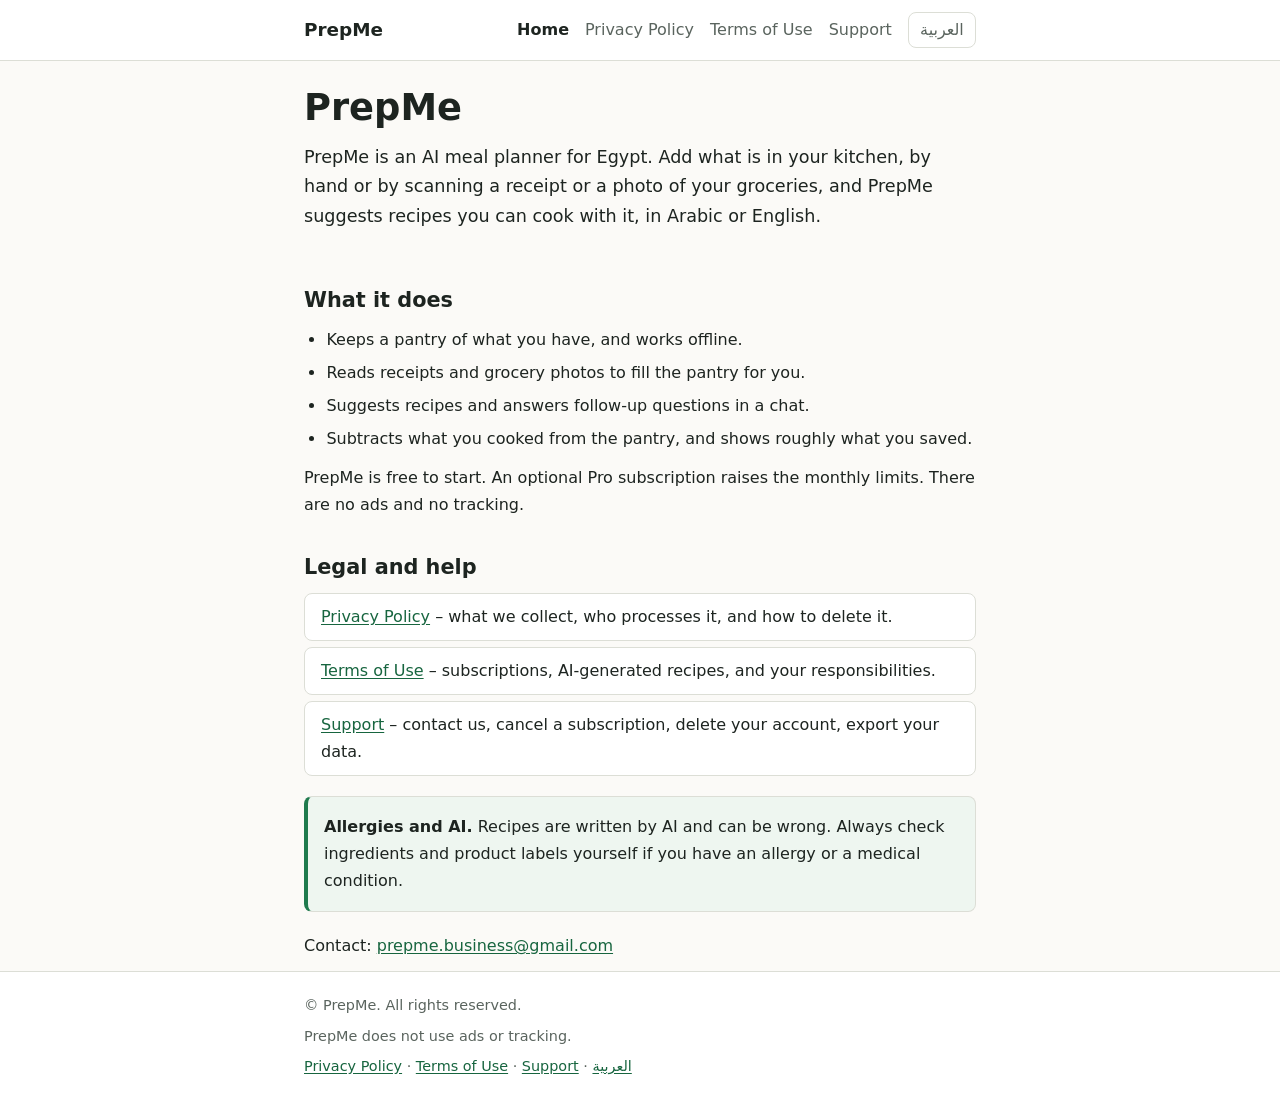
==== index.html @ f3fb941d "Publish PrepMe legal pages (22 October 2026) Co-Authored-By: Claude Sonnet 5.5 <noreply@anthropic.co" ====
<!doctype html>
<html lang="en">
<head>
<meta charset="utf-8">
<meta name="viewport" content="width=device-width, initial-scale=1">
<meta name="color-scheme" content="light dark">
<title>PrepMe – AI meal planner for Egypt</title>
<meta name="description" content="PrepMe is an AI meal planner for Egypt. Scan receipts, build a pantry and get recipes in Arabic or English.">
<link rel="canonical" href="https://prep-me.github.io/">
<link rel="alternate" hreflang="en" href="https://prep-me.github.io/">
<link rel="alternate" hreflang="ar" href="https://prep-me.github.io/ar/">
<link rel="stylesheet" href="style.css">
</head>
<body>
<a class="skip" href="#main">Skip to content</a>
<header class="site-header">
<div class="wrap bar">
<a class="brand" href="./">PrepMe</a>
<nav aria-label="Site">
<a href="./" aria-current="page">Home</a>
<a href="privacy/">Privacy Policy</a>
<a href="terms/">Terms of Use</a>
<a href="support/">Support</a>
</nav>
<a class="lang" href="ar/" hreflang="ar" lang="ar" title="Read this page in Arabic">العربية</a>
</div>
</header>
<main id="main" class="wrap">
<section class="hero">
<h1>PrepMe</h1>
<p class="lead">PrepMe is an AI meal planner for Egypt. Add what is in your kitchen, by hand or by scanning a receipt or a photo of your groceries, and PrepMe suggests recipes you can cook with it, in Arabic or English.</p>
</section>
<section>
<h2>What it does</h2>
<ul>
<li>Keeps a pantry of what you have, and works offline.</li>
<li>Reads receipts and grocery photos to fill the pantry for you.</li>
<li>Suggests recipes and answers follow-up questions in a chat.</li>
<li>Subtracts what you cooked from the pantry, and shows roughly what you saved.</li>
</ul>
<p>PrepMe is free to start. An optional Pro subscription raises the monthly limits. There are no ads and no tracking.</p>
</section>
<section>
<h2>Legal and help</h2>
<ul class="links">
<li><a href="privacy/">Privacy Policy</a> – what we collect, who processes it, and how to delete it.</li>
<li><a href="terms/">Terms of Use</a> – subscriptions, AI-generated recipes, and your responsibilities.</li>
<li><a href="support/">Support</a> – contact us, cancel a subscription, delete your account, export your data.</li>
</ul>
</section>
<aside class="note">
<p><strong>Allergies and AI.</strong> Recipes are written by AI and can be wrong. Always check ingredients and product labels yourself if you have an allergy or a medical condition.</p>
</aside>
<p>Contact: <a href="mailto:prepme.business@gmail.com">prepme.business@gmail.com</a></p>
</main>
<footer class="site-footer">
<div class="wrap">
<p>© PrepMe. All rights reserved.</p>
<p>PrepMe does not use ads or tracking.</p>
<p><a href="privacy/">Privacy Policy</a> · <a href="terms/">Terms of Use</a> · <a href="support/">Support</a> · <a href="ar/" hreflang="ar" lang="ar">العربية</a></p>
</div>
</footer>
</body>
</html>
---- style.css ----
/* PrepMe legal site. System fonts only, no external requests. */
:root {
  --bg: #fbfaf7;
  --surface: #ffffff;
  --text: #1d2420;
  --muted: #5a645e;
  --border: #dcded6;
  --accent: #1f7a4d;
  --accent-text: #17653f;
  --note-bg: #eef6f0;
  --warn-bg: #fff4e0;
  --warn-border: #e0a43a;
}
@media (prefers-color-scheme: dark) {
  :root {
    --bg: #121714;
    --surface: #1a211d;
    --text: #e8ece9;
    --muted: #a3ada7;
    --border: #2d3731;
    --accent: #4fc08a;
    --accent-text: #6fd3a1;
    --note-bg: #17241d;
    --warn-bg: #2a2214;
    --warn-border: #b98a2e;
  }
}
* { box-sizing: border-box; }
html { -webkit-text-size-adjust: 100%; text-size-adjust: 100%; }
body {
  margin: 0;
  background: var(--bg);
  color: var(--text);
  font: 1rem/1.7 system-ui, -apple-system, "Segoe UI", Roboto, "Helvetica Neue", Arial, "Noto Sans Arabic", "Geeza Pro", Tahoma, sans-serif;
}
html[lang="ar"] body { line-height: 1.9; }
.wrap { max-width: 44rem; margin: 0 auto; padding: 0 1rem; }
.skip { position: absolute; inset-inline-start: -999px; top: 0; background: var(--accent); color: #fff; padding: .5rem 1rem; z-index: 10; }
.skip:focus { inset-inline-start: 0; }

.site-header { border-bottom: 1px solid var(--border); background: var(--surface); }
.bar { display: flex; flex-wrap: wrap; align-items: center; gap: .5rem 1rem; padding-top: .75rem; padding-bottom: .75rem; }
.brand { font-weight: 700; font-size: 1.15rem; color: var(--text); text-decoration: none; margin-inline-end: auto; }
nav { display: flex; flex-wrap: wrap; gap: .25rem 1rem; }
nav a, .lang { color: var(--muted); text-decoration: none; padding: .25rem 0; }
nav a:hover, .lang:hover { color: var(--accent-text); text-decoration: underline; }
nav a[aria-current="page"] { color: var(--text); font-weight: 600; }
.lang { border: 1px solid var(--border); border-radius: .5rem; padding: .2rem .7rem; }

main { padding-top: 1.5rem; padding-bottom: 3rem; }
h1 { font-size: 1.9rem; line-height: 1.25; margin: .5rem 0 .25rem; }
h2 { font-size: 1.3rem; line-height: 1.3; margin: 2.2rem 0 .5rem; }
h3 { font-size: 1.05rem; margin: 1.4rem 0 .25rem; }
p, ul, ol { margin: .75rem 0; }
li { margin: .35rem 0; }
ul, ol { padding-inline-start: 1.4rem; }
a { color: var(--accent-text); text-underline-offset: .15em; }
a:focus-visible, .skip:focus-visible { outline: 3px solid var(--accent); outline-offset: 2px; }
.meta { color: var(--muted); margin-top: 0; font-size: .95rem; }
.lead { font-size: 1.1rem; }
.hero { padding: 1rem 0 .5rem; }
.hero h1 { font-size: 2.3rem; }
.note { background: var(--note-bg); border: 1px solid var(--border); border-inline-start: 4px solid var(--accent); border-radius: .5rem; padding: .25rem 1rem; margin: 1.25rem 0; }
.note h2 { margin-top: .75rem; font-size: 1.15rem; }
.note.warn { background: var(--warn-bg); border-color: var(--warn-border); border-inline-start-color: var(--warn-border); }
.links { list-style: none; padding: 0; }
.links li { background: var(--surface); border: 1px solid var(--border); border-radius: .5rem; padding: .6rem 1rem; }
.table-wrap { overflow-x: auto; margin: 1rem 0; border: 1px solid var(--border); border-radius: .5rem; background: var(--surface); }
table { border-collapse: collapse; width: 100%; min-width: 34rem; font-size: .95rem; line-height: 1.55; }
th, td { text-align: start; vertical-align: top; padding: .6rem .75rem; border-bottom: 1px solid var(--border); }
thead th { background: var(--note-bg); }
tbody tr:last-child th, tbody tr:last-child td { border-bottom: 0; }
tbody th { font-weight: 600; white-space: nowrap; }
@media (max-width: 40rem) { tbody th { white-space: normal; } }

.site-footer { border-top: 1px solid var(--border); background: var(--surface); color: var(--muted); font-size: .9rem; padding: 1rem 0 2rem; }
.site-footer p { margin: .35rem 0; }
@media print { .site-header, .site-footer .lang, .skip { display: none; } body { background: #fff; color: #000; } }
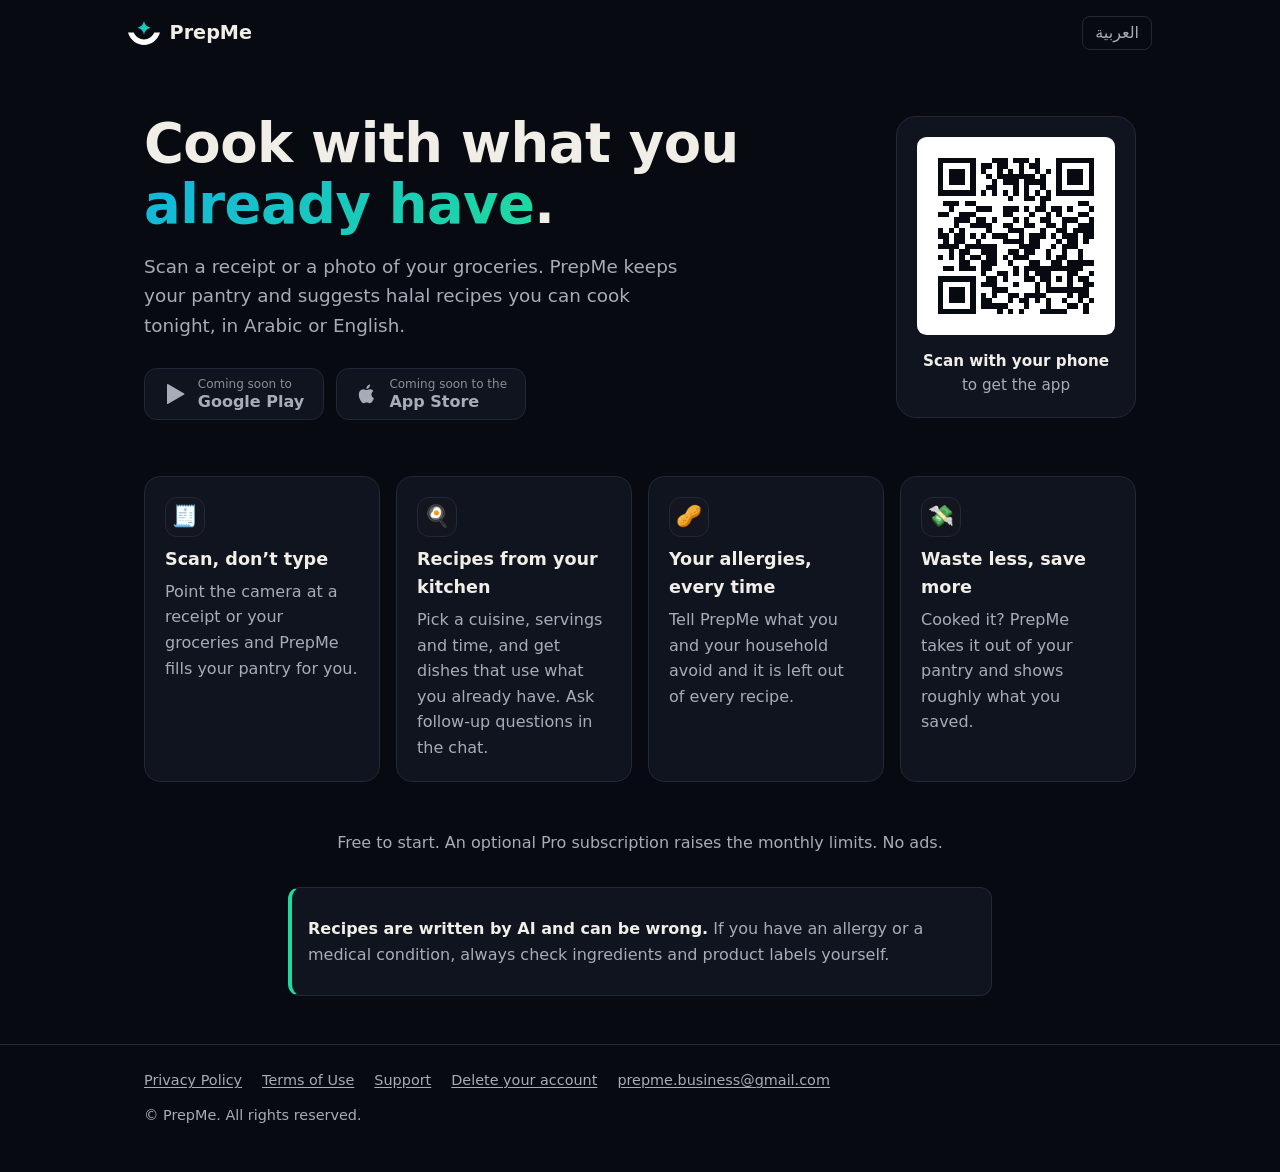
==== commit ac33ef6c: "Landing page on prepme-app.com with a QR code to /get/ Home page in English and Arabic in the brand " ====
--- a/index.html
+++ b/index.html
@@ -3,61 +3,63 @@
 <head>
 <meta charset="utf-8">
 <meta name="viewport" content="width=device-width, initial-scale=1">
-<meta name="color-scheme" content="light dark">
-<title>PrepMe – AI meal planner for Egypt</title>
-<meta name="description" content="PrepMe is an AI meal planner for Egypt. Scan receipts, build a pantry and get recipes in Arabic or English.">
-<link rel="canonical" href="https://prep-me.github.io/">
-<link rel="alternate" hreflang="en" href="https://prep-me.github.io/">
-<link rel="alternate" hreflang="ar" href="https://prep-me.github.io/ar/">
-<link rel="stylesheet" href="style.css">
+<meta name="color-scheme" content="dark">
+<meta name="theme-color" content="#080a11">
+<title>PrepMe – cook with what you already have</title>
+<meta name="description" content="PrepMe is an AI kitchen assistant for Egypt. Scan a receipt or your groceries and get halal recipes you can cook with what you have, in Arabic or English.">
+<link rel="canonical" href="https://prepme-app.com/">
+<link rel="alternate" hreflang="en" href="https://prepme-app.com/">
+<link rel="alternate" hreflang="ar" href="https://prepme-app.com/ar/">
+<link rel="icon" href="assets/logo.svg" type="image/svg+xml">
+<meta property="og:title" content="PrepMe – cook with what you already have">
+<meta property="og:description" content="Scan a receipt or your groceries and get recipes you can cook tonight, in Arabic or English.">
+<meta property="og:url" content="https://prepme-app.com/">
+<meta property="og:type" content="website">
+<link rel="stylesheet" href="assets/landing.css">
 </head>
 <body>
 <a class="skip" href="#main">Skip to content</a>
-<header class="site-header">
-<div class="wrap bar">
-<a class="brand" href="./">PrepMe</a>
-<nav aria-label="Site">
-<a href="./" aria-current="page">Home</a>
+<header class="wrap top">
+<a class="brand" href="./"><img src="assets/logo.svg" alt="" width="32" height="23">PrepMe</a>
+<a class="lang" href="ar/" hreflang="ar" lang="ar">العربية</a>
+</header>
+<main id="main" class="wrap">
+<section class="hero">
+<div>
+<h1>Cook with what you <em>already have</em>.</h1>
+<p class="lead">Scan a receipt or a photo of your groceries. PrepMe keeps your pantry and suggests halal recipes you can cook tonight, in Arabic or English.</p>
+<div class="stores">
+<span class="btn soon" aria-disabled="true"><svg viewBox="0 0 24 24" aria-hidden="true"><path fill="currentColor" d="M4 2.6v18.8c0 .5.5.8.9.6l16.3-9.4c.4-.2.4-.8 0-1L4.9 2c-.4-.2-.9.1-.9.6Z"/></svg><span><small>Coming soon to</small>Google Play</span></span>
+<span class="btn soon" aria-disabled="true"><svg viewBox="0 0 24 24" aria-hidden="true"><path fill="currentColor" d="M16.4 12.6c0-2.4 2-3.5 2-3.6-1.1-1.6-2.8-1.8-3.4-1.8-1.4-.2-2.8.9-3.5.9-.7 0-1.9-.8-3.1-.8-1.6 0-3 .9-3.8 2.3-1.6 2.8-.4 7 1.2 9.3.8 1.1 1.7 2.4 2.9 2.3 1.2 0 1.6-.7 3-.7s1.8.7 3.1.7c1.3 0 2.1-1.1 2.8-2.3.9-1.3 1.3-2.6 1.3-2.6s-2.5-1-2.5-3.7ZM14.1 5.6c.6-.8 1.1-1.9 1-3-.9 0-2.1.6-2.7 1.4-.6.7-1.1 1.8-1 2.9 1 .1 2.1-.5 2.7-1.3Z"/></svg><span><small>Coming soon to the</small>App Store</span></span>
+</div>
+</div>
+<div class="qr-card">
+<img src="assets/qr.svg" alt="QR code that opens prepme-app.com/get" width="200" height="200">
+<p><strong>Scan with your phone</strong>to get the app</p>
+</div>
+</section>
+
+<ul class="features">
+<li><span class="icon" aria-hidden="true">🧾</span><h2>Scan, don’t type</h2><p>Point the camera at a receipt or your groceries and PrepMe fills your pantry for you.</p></li>
+<li><span class="icon" aria-hidden="true">🍳</span><h2>Recipes from your kitchen</h2><p>Pick a cuisine, servings and time, and get dishes that use what you already have. Ask follow-up questions in the chat.</p></li>
+<li><span class="icon" aria-hidden="true">🥜</span><h2>Your allergies, every time</h2><p>Tell PrepMe what you and your household avoid and it is left out of every recipe.</p></li>
+<li><span class="icon" aria-hidden="true">💸</span><h2>Waste less, save more</h2><p>Cooked it? PrepMe takes it out of your pantry and shows roughly what you saved.</p></li>
+</ul>
+
+<p class="plans">Free to start. An optional Pro subscription raises the monthly limits. No ads.</p>
+
+<aside class="note"><p><strong>Recipes are written by AI and can be wrong.</strong> If you have an allergy or a medical condition, always check ingredients and product labels yourself.</p></aside>
+</main>
+<footer class="foot">
+<div class="wrap">
+<nav aria-label="Legal and help">
 <a href="privacy/">Privacy Policy</a>
 <a href="terms/">Terms of Use</a>
 <a href="support/">Support</a>
+<a href="delete-account/">Delete your account</a>
+<a href="mailto:prepme.business@gmail.com">prepme.business@gmail.com</a>
 </nav>
-<a class="lang" href="ar/" hreflang="ar" lang="ar" title="Read this page in Arabic">العربية</a>
-</div>
-</header>
-<main id="main" class="wrap">
-<section class="hero">
-<h1>PrepMe</h1>
-<p class="lead">PrepMe is an AI meal planner for Egypt. Add what is in your kitchen, by hand or by scanning a receipt or a photo of your groceries, and PrepMe suggests recipes you can cook with it, in Arabic or English.</p>
-</section>
-<section>
-<h2>What it does</h2>
-<ul>
-<li>Keeps a pantry of what you have, and works offline.</li>
-<li>Reads receipts and grocery photos to fill the pantry for you.</li>
-<li>Suggests recipes and answers follow-up questions in a chat.</li>
-<li>Subtracts what you cooked from the pantry, and shows roughly what you saved.</li>
-</ul>
-<p>PrepMe is free to start. An optional Pro subscription raises the monthly limits. There are no ads and no tracking.</p>
-</section>
-<section>
-<h2>Legal and help</h2>
-<ul class="links">
-<li><a href="privacy/">Privacy Policy</a> – what we collect, who processes it, and how to delete it.</li>
-<li><a href="terms/">Terms of Use</a> – subscriptions, AI-generated recipes, and your responsibilities.</li>
-<li><a href="support/">Support</a> – contact us, cancel a subscription, delete your account, export your data.</li>
-</ul>
-</section>
-<aside class="note">
-<p><strong>Allergies and AI.</strong> Recipes are written by AI and can be wrong. Always check ingredients and product labels yourself if you have an allergy or a medical condition.</p>
-</aside>
-<p>Contact: <a href="mailto:prepme.business@gmail.com">prepme.business@gmail.com</a></p>
-</main>
-<footer class="site-footer">
-<div class="wrap">
 <p>© PrepMe. All rights reserved.</p>
-<p>PrepMe does not use ads or tracking.</p>
-<p><a href="privacy/">Privacy Policy</a> · <a href="terms/">Terms of Use</a> · <a href="support/">Support</a> · <a href="ar/" hreflang="ar" lang="ar">العربية</a></p>
 </div>
 </footer>
 </body>
--- a/assets/landing.css
+++ b/assets/landing.css
@@ -0,0 +1,82 @@
+/* PrepMe landing and /get/ pages. Brand kit colors, system fonts only, no external requests. */
+:root {
+  color-scheme: dark;
+  --bg: #080a11;
+  --surface: #10141f;
+  --surface-2: #14161f;
+  --text: #f0eee6;
+  --muted: #a7acb8;
+  --border: #232838;
+  --mint: #1fdb9e;
+  --sky: #12b5de;
+  --grad: linear-gradient(135deg, var(--sky), var(--mint));
+}
+* { box-sizing: border-box; }
+html { -webkit-text-size-adjust: 100%; text-size-adjust: 100%; }
+body {
+  margin: 0;
+  background: var(--bg);
+  color: var(--text);
+  font: 1rem/1.6 system-ui, -apple-system, "Segoe UI", Roboto, "Helvetica Neue", Arial, "Noto Sans Arabic", "Geeza Pro", Tahoma, sans-serif;
+}
+html[lang="ar"] body { line-height: 1.8; }
+a { color: var(--mint); text-underline-offset: .15em; }
+a:focus-visible, .btn:focus-visible { outline: 3px solid var(--mint); outline-offset: 3px; }
+.wrap { max-width: 64rem; margin: 0 auto; padding: 0 1rem; }
+.skip { position: absolute; inset-inline-start: -999px; top: 0; background: var(--mint); color: var(--bg); padding: .5rem 1rem; z-index: 10; }
+.skip:focus { inset-inline-start: 0; }
+
+.top { display: flex; align-items: center; gap: 1rem; padding: 1rem 0; }
+.brand { display: flex; align-items: center; gap: .6rem; color: var(--text); text-decoration: none; font-weight: 700; font-size: 1.2rem; margin-inline-end: auto; }
+.brand img { width: 2rem; height: auto; }
+.lang { color: var(--muted); text-decoration: none; border: 1px solid var(--border); border-radius: .5rem; padding: .2rem .75rem; }
+.lang:hover { color: var(--text); }
+
+.hero { display: grid; grid-template-columns: minmax(0, 1fr) auto; gap: 2.5rem; align-items: center; padding: 3rem 0 3.5rem; }
+.hero h1 { font-size: clamp(2.1rem, 5vw, 3.4rem); line-height: 1.12; margin: 0 0 1rem; letter-spacing: -.01em; }
+html[lang="ar"] .hero h1 { line-height: 1.35; letter-spacing: 0; }
+.hero h1 em { font-style: normal; background: var(--grad); -webkit-background-clip: text; background-clip: text; color: transparent; }
+.lead { font-size: 1.15rem; color: var(--muted); max-width: 34rem; margin: 0 0 1.75rem; }
+
+.stores { display: flex; flex-wrap: wrap; gap: .75rem; }
+.btn { display: inline-flex; align-items: center; gap: .65rem; min-height: 3.25rem; padding: .5rem 1.15rem; border-radius: .8rem; text-decoration: none; font-weight: 600; line-height: 1.2; }
+.btn svg { width: 1.5rem; height: 1.5rem; flex: none; }
+.btn small { display: block; font-weight: 400; font-size: .75rem; opacity: .8; }
+.btn.primary { background: var(--grad); color: var(--bg); }
+.btn.primary:hover { filter: brightness(1.08); }
+.btn.soon { background: var(--surface); color: var(--muted); border: 1px solid var(--border); cursor: default; }
+
+.qr-card { background: var(--surface); border: 1px solid var(--border); border-radius: 1.25rem; padding: 1.25rem; text-align: center; width: 15rem; }
+.qr-card img { display: block; width: 100%; height: auto; border-radius: .6rem; background: #fff; padding: .6rem; }
+.qr-card p { margin: .85rem 0 0; color: var(--muted); font-size: .95rem; }
+.qr-card strong { color: var(--text); display: block; }
+@media (max-width: 48rem) {
+  .hero { grid-template-columns: 1fr; padding-top: 1.5rem; }
+  .qr-card { display: none; }
+}
+
+.features { display: grid; grid-template-columns: repeat(auto-fit, minmax(14rem, 1fr)); gap: 1rem; padding: 0; margin: 0 0 3rem; list-style: none; }
+.features li { background: var(--surface); border: 1px solid var(--border); border-radius: 1rem; padding: 1.25rem; }
+.features h2 { font-size: 1.1rem; margin: .5rem 0 .35rem; }
+.features p { margin: 0; color: var(--muted); }
+.icon { display: inline-grid; place-items: center; width: 2.5rem; height: 2.5rem; border-radius: .75rem; background: var(--surface-2); border: 1px solid var(--border); font-size: 1.3rem; }
+
+.plans { text-align: center; color: var(--muted); margin: 0 auto 2rem; max-width: 40rem; }
+.note { background: var(--surface); border: 1px solid var(--border); border-inline-start: 4px solid var(--mint); border-radius: .75rem; padding: .75rem 1rem; margin: 0 auto 3rem; max-width: 44rem; color: var(--muted); }
+.note strong { color: var(--text); }
+
+.foot { border-top: 1px solid var(--border); color: var(--muted); font-size: .9rem; padding: 1.5rem 0 2.5rem; }
+.foot nav { display: flex; flex-wrap: wrap; gap: .4rem 1.25rem; margin-bottom: .75rem; }
+.foot a { color: var(--muted); }
+.foot a:hover { color: var(--text); }
+.foot p { margin: .3rem 0; }
+
+/* /get/ */
+.get { min-height: 100vh; display: grid; place-items: center; padding: 2rem 1rem; text-align: center; }
+.get .card { max-width: 26rem; }
+.get img.logo { width: 4.5rem; height: auto; margin-bottom: 1rem; }
+.get h1 { font-size: 1.6rem; margin: 0 0 .5rem; }
+.get p { color: var(--muted); margin: 0 0 1.5rem; }
+.get .stores { justify-content: center; }
+.get .back { display: inline-block; margin-top: 1.75rem; }
+[hidden] { display: none !important; }
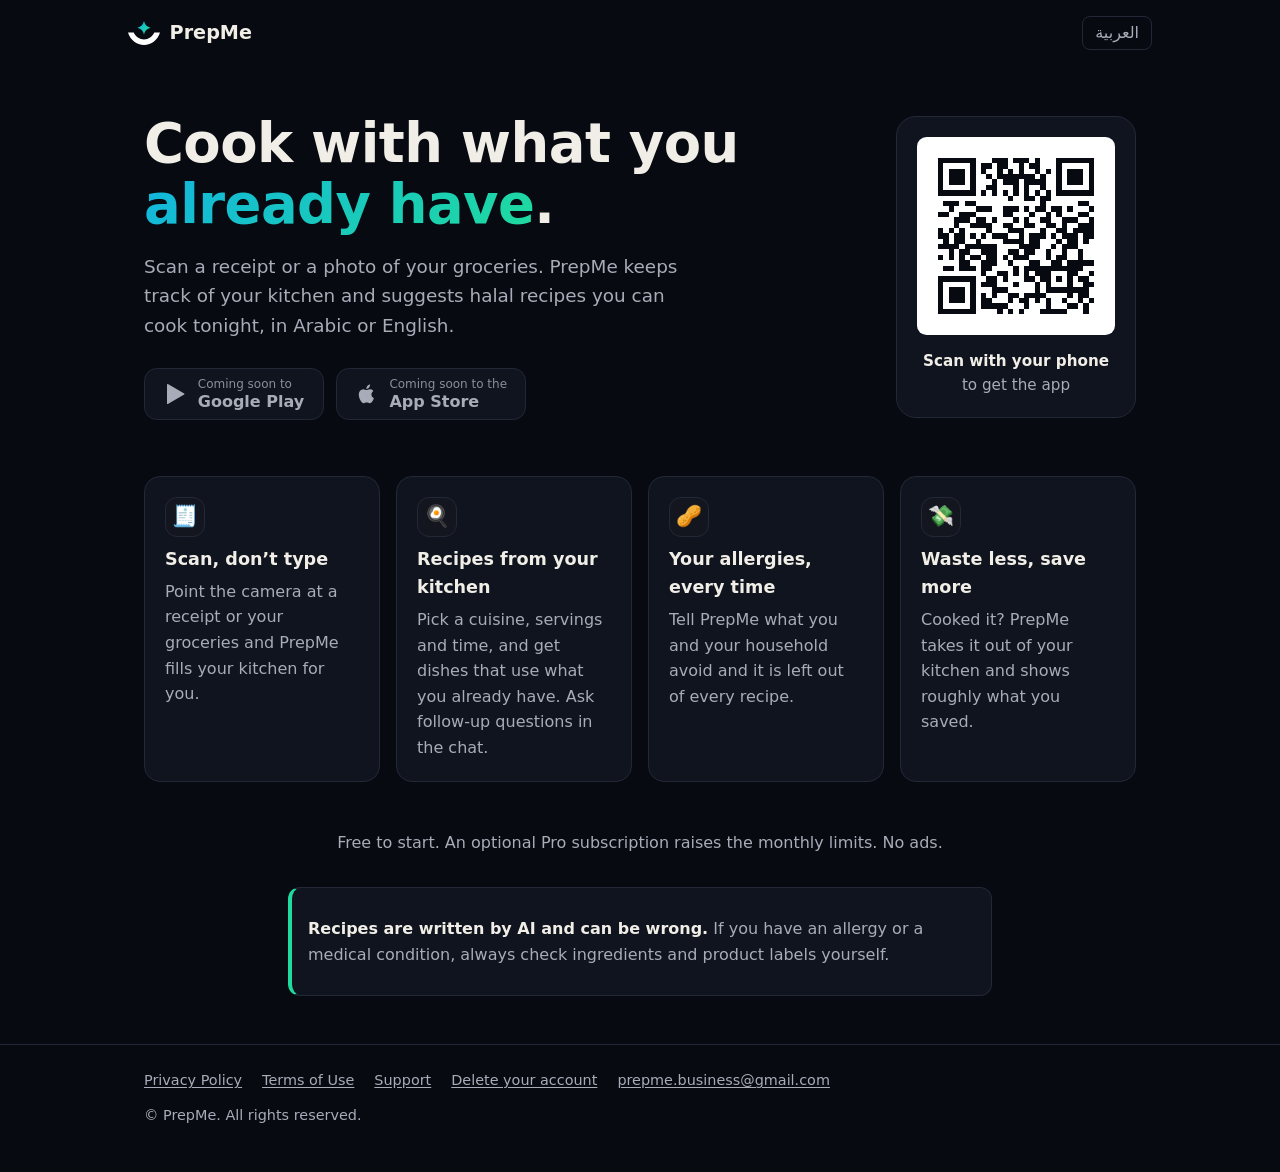
==== commit 9d764c65: "Rename "pantry" to "kitchen" across the site (EN + AR) The app now calls the tab "Kitchen" / «مطبخك»" ====
--- a/index.html
+++ b/index.html
@@ -6,15 +6,21 @@
 <meta name="color-scheme" content="dark">
 <meta name="theme-color" content="#080a11">
 <title>PrepMe – cook with what you already have</title>
-<meta name="description" content="PrepMe is an AI kitchen assistant for Egypt. Scan a receipt or your groceries and get halal recipes you can cook with what you have, in Arabic or English.">
+<meta name="description" content="PrepMe is an AI kitchen assistant. Scan a receipt or your groceries and get halal recipes you can cook with what you have, in Arabic or English.">
 <link rel="canonical" href="https://prepme-app.com/">
 <link rel="alternate" hreflang="en" href="https://prepme-app.com/">
 <link rel="alternate" hreflang="ar" href="https://prepme-app.com/ar/">
 <link rel="icon" href="assets/logo.svg" type="image/svg+xml">
+<link rel="apple-touch-icon" href="/apple-touch-icon.png">
 <meta property="og:title" content="PrepMe – cook with what you already have">
-<meta property="og:description" content="Scan a receipt or your groceries and get recipes you can cook tonight, in Arabic or English.">
+<meta property="og:description" content="Snap your groceries. Cook tonight.">
 <meta property="og:url" content="https://prepme-app.com/">
 <meta property="og:type" content="website">
+<meta property="og:image" content="https://prepme-app.com/assets/og.png?v=2">
+<meta property="og:image:width" content="1200">
+<meta property="og:image:height" content="630">
+<meta property="og:image:alt" content="PrepMe: cook with what you already have">
+<meta name="twitter:card" content="summary_large_image">
 <link rel="stylesheet" href="assets/landing.css">
 </head>
 <body>
@@ -27,7 +33,7 @@
 <section class="hero">
 <div>
 <h1>Cook with what you <em>already have</em>.</h1>
-<p class="lead">Scan a receipt or a photo of your groceries. PrepMe keeps your pantry and suggests halal recipes you can cook tonight, in Arabic or English.</p>
+<p class="lead">Scan a receipt or a photo of your groceries. PrepMe keeps track of your kitchen and suggests halal recipes you can cook tonight, in Arabic or English.</p>
 <div class="stores">
 <span class="btn soon" aria-disabled="true"><svg viewBox="0 0 24 24" aria-hidden="true"><path fill="currentColor" d="M4 2.6v18.8c0 .5.5.8.9.6l16.3-9.4c.4-.2.4-.8 0-1L4.9 2c-.4-.2-.9.1-.9.6Z"/></svg><span><small>Coming soon to</small>Google Play</span></span>
 <span class="btn soon" aria-disabled="true"><svg viewBox="0 0 24 24" aria-hidden="true"><path fill="currentColor" d="M16.4 12.6c0-2.4 2-3.5 2-3.6-1.1-1.6-2.8-1.8-3.4-1.8-1.4-.2-2.8.9-3.5.9-.7 0-1.9-.8-3.1-.8-1.6 0-3 .9-3.8 2.3-1.6 2.8-.4 7 1.2 9.3.8 1.1 1.7 2.4 2.9 2.3 1.2 0 1.6-.7 3-.7s1.8.7 3.1.7c1.3 0 2.1-1.1 2.8-2.3.9-1.3 1.3-2.6 1.3-2.6s-2.5-1-2.5-3.7ZM14.1 5.6c.6-.8 1.1-1.9 1-3-.9 0-2.1.6-2.7 1.4-.6.7-1.1 1.8-1 2.9 1 .1 2.1-.5 2.7-1.3Z"/></svg><span><small>Coming soon to the</small>App Store</span></span>
@@ -40,10 +46,10 @@
 </section>
 
 <ul class="features">
-<li><span class="icon" aria-hidden="true">🧾</span><h2>Scan, don’t type</h2><p>Point the camera at a receipt or your groceries and PrepMe fills your pantry for you.</p></li>
+<li><span class="icon" aria-hidden="true">🧾</span><h2>Scan, don’t type</h2><p>Point the camera at a receipt or your groceries and PrepMe fills your kitchen for you.</p></li>
 <li><span class="icon" aria-hidden="true">🍳</span><h2>Recipes from your kitchen</h2><p>Pick a cuisine, servings and time, and get dishes that use what you already have. Ask follow-up questions in the chat.</p></li>
 <li><span class="icon" aria-hidden="true">🥜</span><h2>Your allergies, every time</h2><p>Tell PrepMe what you and your household avoid and it is left out of every recipe.</p></li>
-<li><span class="icon" aria-hidden="true">💸</span><h2>Waste less, save more</h2><p>Cooked it? PrepMe takes it out of your pantry and shows roughly what you saved.</p></li>
+<li><span class="icon" aria-hidden="true">💸</span><h2>Waste less, save more</h2><p>Cooked it? PrepMe takes it out of your kitchen and shows roughly what you saved.</p></li>
 </ul>
 
 <p class="plans">Free to start. An optional Pro subscription raises the monthly limits. No ads.</p>
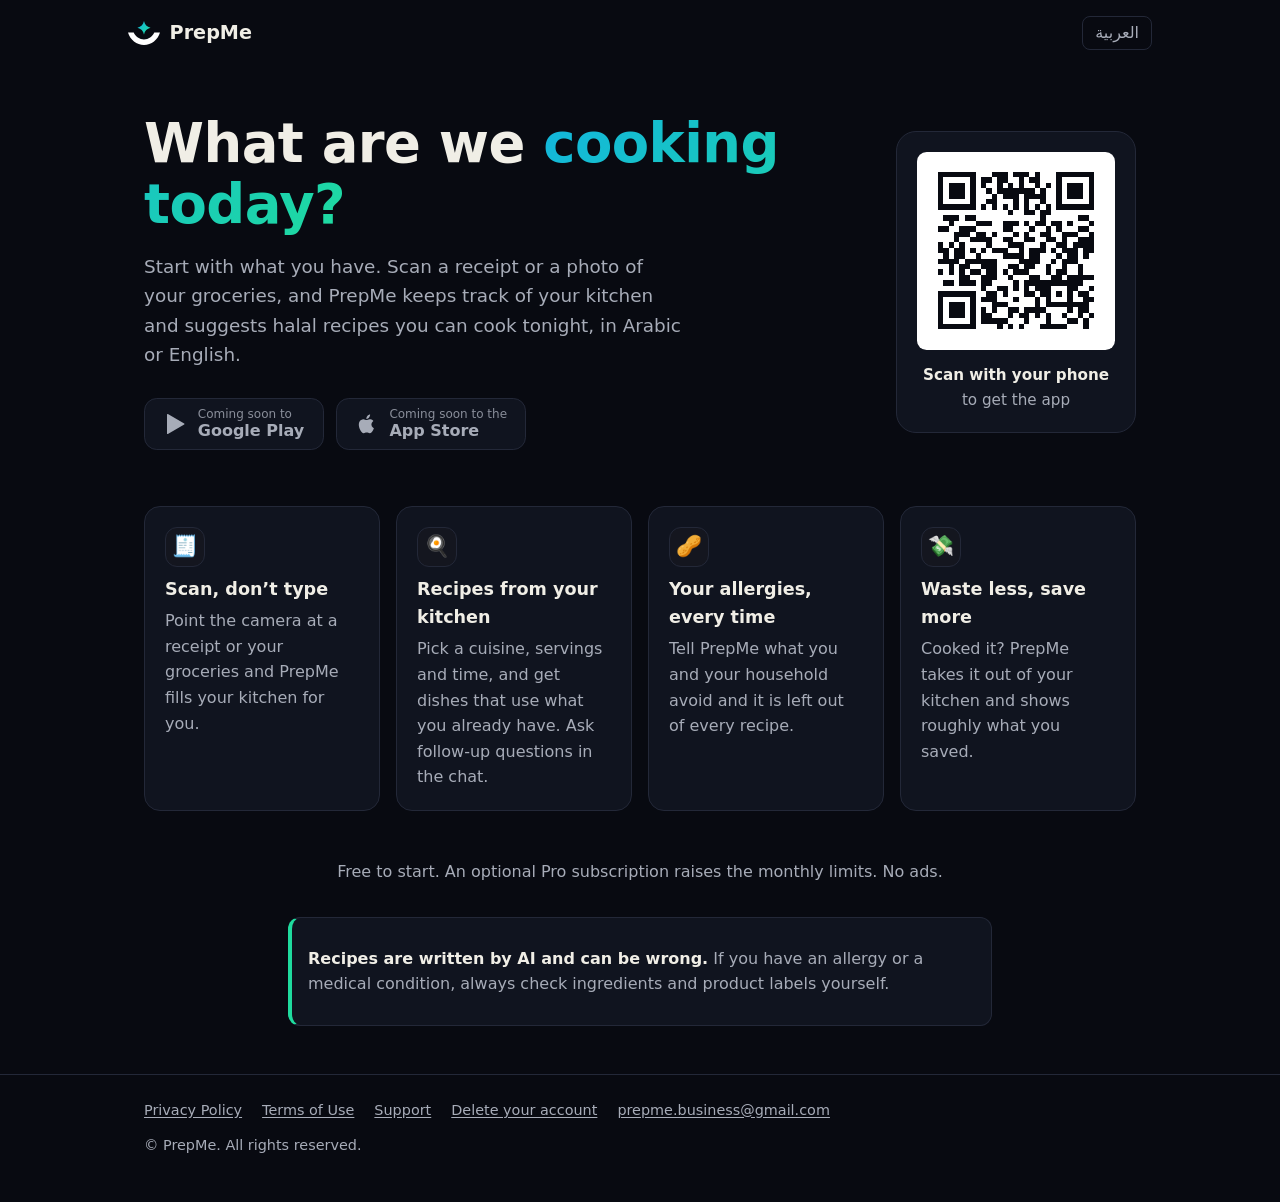
==== commit 896a25d8: "Home: new tagline «نطبخ إيه النهاردة؟» / What are we cooking today? The owner's new tagline replaces" ====
--- a/index.html
+++ b/index.html
@@ -5,21 +5,21 @@
 <meta name="viewport" content="width=device-width, initial-scale=1">
 <meta name="color-scheme" content="dark">
 <meta name="theme-color" content="#080a11">
-<title>PrepMe – cook with what you already have</title>
+<title>PrepMe – What are we cooking today?</title>
 <meta name="description" content="PrepMe is an AI kitchen assistant. Scan a receipt or your groceries and get halal recipes you can cook with what you have, in Arabic or English.">
 <link rel="canonical" href="https://prepme-app.com/">
 <link rel="alternate" hreflang="en" href="https://prepme-app.com/">
 <link rel="alternate" hreflang="ar" href="https://prepme-app.com/ar/">
 <link rel="icon" href="assets/logo.svg" type="image/svg+xml">
 <link rel="apple-touch-icon" href="/apple-touch-icon.png">
-<meta property="og:title" content="PrepMe – cook with what you already have">
+<meta property="og:title" content="PrepMe – What are we cooking today?">
 <meta property="og:description" content="Snap your groceries. Cook tonight.">
 <meta property="og:url" content="https://prepme-app.com/">
 <meta property="og:type" content="website">
 <meta property="og:image" content="https://prepme-app.com/assets/og.png?v=2">
 <meta property="og:image:width" content="1200">
 <meta property="og:image:height" content="630">
-<meta property="og:image:alt" content="PrepMe: cook with what you already have">
+<meta property="og:image:alt" content="PrepMe: What are we cooking today?">
 <meta name="twitter:card" content="summary_large_image">
 <link rel="stylesheet" href="assets/landing.css">
 </head>
@@ -32,8 +32,8 @@
 <main id="main" class="wrap">
 <section class="hero">
 <div>
-<h1>Cook with what you <em>already have</em>.</h1>
-<p class="lead">Scan a receipt or a photo of your groceries. PrepMe keeps track of your kitchen and suggests halal recipes you can cook tonight, in Arabic or English.</p>
+<h1>What are we <em>cooking today?</em></h1>
+<p class="lead">Start with what you have. Scan a receipt or a photo of your groceries, and PrepMe keeps track of your kitchen and suggests halal recipes you can cook tonight, in Arabic or English.</p>
 <div class="stores">
 <span class="btn soon" aria-disabled="true"><svg viewBox="0 0 24 24" aria-hidden="true"><path fill="currentColor" d="M4 2.6v18.8c0 .5.5.8.9.6l16.3-9.4c.4-.2.4-.8 0-1L4.9 2c-.4-.2-.9.1-.9.6Z"/></svg><span><small>Coming soon to</small>Google Play</span></span>
 <span class="btn soon" aria-disabled="true"><svg viewBox="0 0 24 24" aria-hidden="true"><path fill="currentColor" d="M16.4 12.6c0-2.4 2-3.5 2-3.6-1.1-1.6-2.8-1.8-3.4-1.8-1.4-.2-2.8.9-3.5.9-.7 0-1.9-.8-3.1-.8-1.6 0-3 .9-3.8 2.3-1.6 2.8-.4 7 1.2 9.3.8 1.1 1.7 2.4 2.9 2.3 1.2 0 1.6-.7 3-.7s1.8.7 3.1.7c1.3 0 2.1-1.1 2.8-2.3.9-1.3 1.3-2.6 1.3-2.6s-2.5-1-2.5-3.7ZM14.1 5.6c.6-.8 1.1-1.9 1-3-.9 0-2.1.6-2.7 1.4-.6.7-1.1 1.8-1 2.9 1 .1 2.1-.5 2.7-1.3Z"/></svg><span><small>Coming soon to the</small>App Store</span></span>
